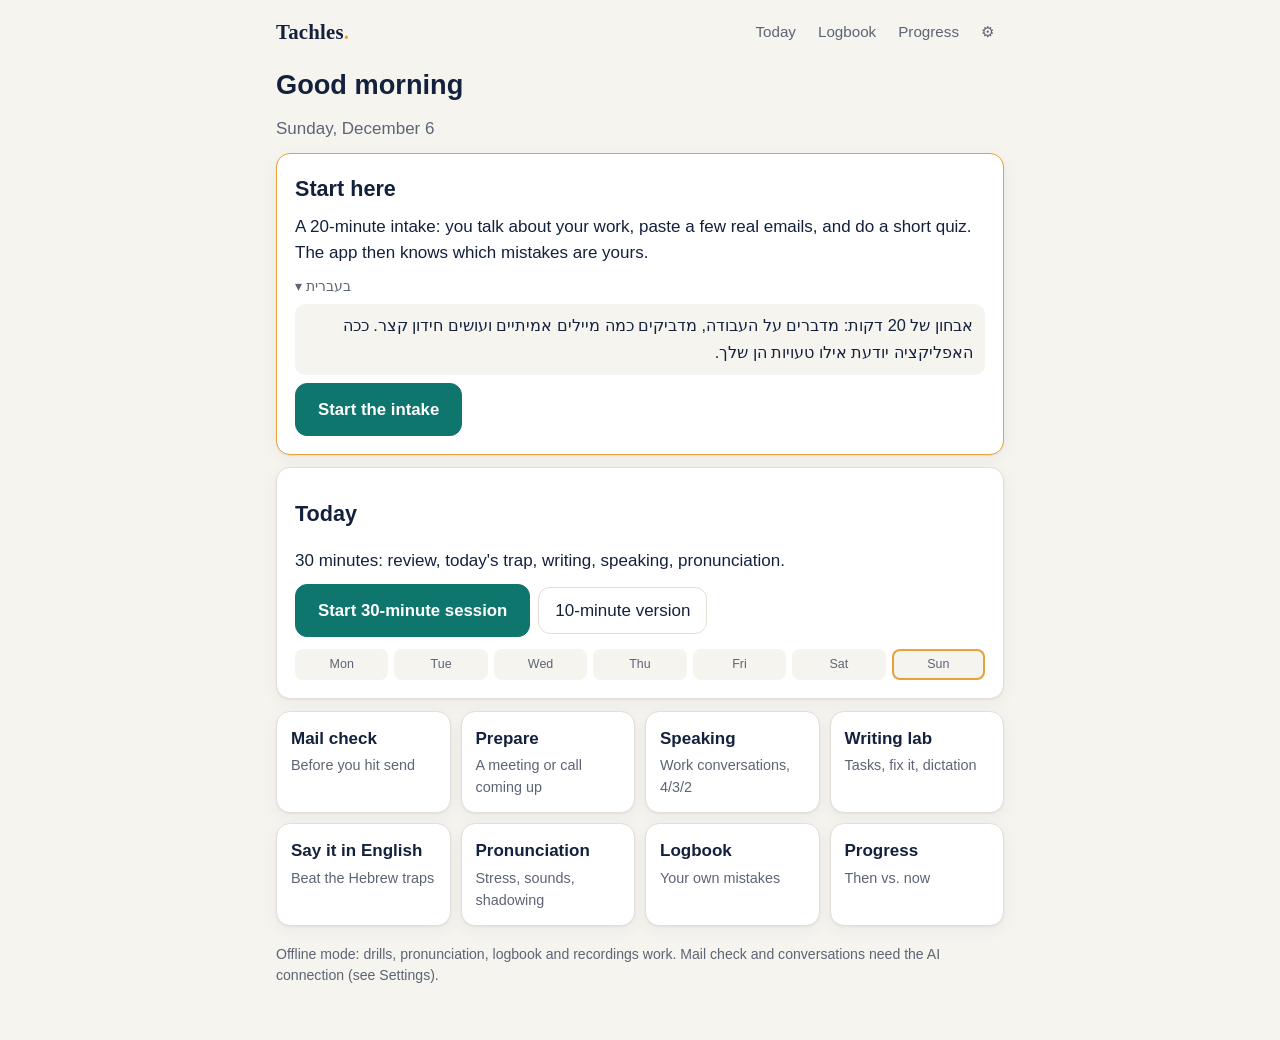
==== tachles/index.html @ c17b276a "Tachles toegevoegd (versie van 25 oktober) Co-Authored-By: Claude Opus 5.5 <noreply@anthropic.com> C" ====
<!doctype html>
<html lang="en">
<head>
<meta charset="UTF-8">
<meta name="viewport" content="width=device-width,initial-scale=1,viewport-fit=cover">
<meta name="theme-color" content="#14213d">
<meta name="description" content="Tachles: 30 minutes a day of work English for a Hebrew-speaking product leader. Your own mistakes, your own emails, your own voice.">
<title>Tachles</title>
<link rel="stylesheet" href="styles.css">
<link rel="manifest" href="manifest.webmanifest">
<link rel="icon" type="image/svg+xml" href="icons/icon.svg">
<link rel="apple-touch-icon" href="icons/icon-180.png">
<meta name="apple-mobile-web-app-capable" content="yes">
<meta name="apple-mobile-web-app-title" content="Tachles">
</head>
<body>
<div id="app"><p class="loading">Loading…</p></div>
<div id="toast" role="status" aria-live="polite"></div>
<script src="js/content.js"></script>
<script src="js/engine.js"></script>
<script src="js/prompts.js"></script>
<script src="js/store.js"></script>
<script src="js/io.js"></script>
<script src="js/ui.js"></script>
<script src="js/tools.js"></script>
<script src="js/talk.js"></script>
<script src="js/main.js"></script>
<script>T.boot();</script>
</body>
</html>
---- tachles/styles.css ----
:root {
  --bg: #f6f4ef; --card: #ffffff; --ink: #14213d; --muted: #5d6474; --line: #e3dfd6;
  --accent: #0f766e; --accent-ink: #ffffff; --warm: #e9a23b; --ok: #1d7a46; --ok-bg: #e7f4ec; --no: #b4462f; --no-bg: #fbece8;
  --ins: #d9f0e1; --del: #f8dcd5; --shadow: 0 1px 2px rgba(20,33,61,.06), 0 4px 16px rgba(20,33,61,.05);
  --r: 14px; --font: -apple-system, BlinkMacSystemFont, "Segoe UI", Roboto, "Helvetica Neue", Arial, "Noto Sans Hebrew", sans-serif;
}
@media (prefers-color-scheme: dark) {
  :root { --bg: #11161f; --card: #1a2130; --ink: #eef0f4; --muted: #a3abbb; --line: #2c3547; --accent: #2bb3a5; --accent-ink: #08201d;
    --ok: #5fd08e; --ok-bg: #173323; --no: #f08c74; --no-bg: #3a201a; --ins: #1f4b31; --del: #5a2a22; --shadow: none; }
}
* { box-sizing: border-box; }
html { -webkit-text-size-adjust: 100%; }
body { margin: 0; background: var(--bg); color: var(--ink); font: 17px/1.5 var(--font); overflow-wrap: anywhere; }
#app { max-width: 760px; margin: 0 auto; padding: 0 16px calc(48px + env(safe-area-inset-bottom)); }
.loading { padding: 40px 0; color: var(--muted); }
h1, h2, h3, h4 { line-height: 1.25; margin: .2em 0 .5em; }
h1 { font-size: 1.7rem; } h2 { font-size: 1.35rem; } h3 { font-size: 1.12rem; } h4 { font-size: 1rem; }
p { margin: .4em 0; }
a { color: var(--accent); }
.muted { color: var(--muted); } .small { font-size: .88rem; }

/* nav */
nav.top { display: flex; align-items: center; justify-content: space-between; gap: 8px; padding: 12px 0 8px; position: sticky; top: 0; background: var(--bg); z-index: 5; }
.brand { font-family: Georgia, "Times New Roman", serif; font-weight: 700; font-size: 1.3rem; color: var(--ink); text-decoration: none; letter-spacing: .01em; }
.brand::after { content: "."; color: var(--warm); }
nav.top .links { display: flex; gap: 2px; flex-wrap: wrap; justify-content: flex-end; }
nav.top .links a { color: var(--muted); text-decoration: none; padding: 8px 10px; border-radius: 10px; font-size: .95rem; min-height: 40px; display: inline-flex; align-items: center; }
nav.top .links a.on { color: var(--ink); background: var(--card); box-shadow: var(--shadow); }
.back { display: inline-block; color: var(--muted); text-decoration: none; margin: 4px 0 8px; font-size: .95rem; }
.hello { margin: 8px 0 4px; }

/* cards */
.card { background: var(--card); border: 1px solid var(--line); border-radius: var(--r); padding: 18px; margin: 12px 0; box-shadow: var(--shadow); }
.card.hero { border-color: var(--warm); }
.card.note { border-left: 4px solid var(--warm); }
.card.done { text-align: center; }
.tag { text-transform: uppercase; letter-spacing: .06em; font-size: .74rem; color: var(--muted); font-weight: 600; margin: 0 0 6px; }
.pill { display: inline-block; font-size: .78rem; padding: 2px 9px; border-radius: 99px; background: var(--line); color: var(--ink); margin-left: 6px; vertical-align: middle; }
.pill.ok { background: var(--ok-bg); color: var(--ok); }

/* buttons */
.btn { font: inherit; border: 1px solid var(--line); background: var(--card); color: var(--ink); border-radius: 12px; padding: 10px 16px; min-height: 44px; cursor: pointer; display: inline-flex; align-items: center; justify-content: center; gap: 6px; text-align: center; max-width: 100%; }
.btn:hover { border-color: var(--muted); }
.btn:focus-visible, a:focus-visible, textarea:focus-visible, select:focus-visible, input:focus-visible, summary:focus-visible { outline: 3px solid var(--warm); outline-offset: 2px; }
.btn.primary { background: var(--accent); color: var(--accent-ink); border-color: var(--accent); font-weight: 600; }
.btn.ghost { background: transparent; }
.btn.big { padding: 13px 22px; font-size: 1.05rem; }
.btn.small { min-height: 34px; padding: 4px 10px; font-size: .88rem; }
.btn.link { border: 0; background: none; color: var(--muted); text-decoration: underline; padding: 0 4px; min-height: 0; }
.btn.danger { color: var(--no); }
.btn:disabled { opacity: .55; cursor: default; }
.btn.rec, .btn.on { background: var(--no); border-color: var(--no); color: #fff; }
.row { display: flex; gap: 8px; align-items: center; margin: 10px 0; flex-wrap: wrap; }
.row.between { justify-content: space-between; } .row.center { justify-content: center; } .row.wrap { flex-wrap: wrap; }
.stack { display: grid; gap: 8px; margin: 10px 0; }

/* forms */
textarea, input[type=text], input[type=password], select { font: inherit; color: var(--ink); background: var(--bg); border: 1px solid var(--line); border-radius: 12px; padding: 10px 12px; width: 100%; }
select { width: auto; min-height: 44px; }
textarea.answer { resize: vertical; min-height: 64px; margin: 8px 0; }
textarea.tall { min-height: 180px; }
label { display: block; margin: 10px 0; }
.form label > select, .form label > input { display: block; margin-top: 4px; width: 100%; }
label.check { display: flex; gap: 8px; align-items: flex-start; }
label.check input { margin-top: 5px; width: 18px; height: 18px; flex: none; }
input[type=range] { width: 100%; }

/* grid tiles */
.grid { display: grid; grid-template-columns: repeat(auto-fill, minmax(min(100%, 210px), 1fr)); gap: 10px; margin: 12px 0; }
.tile { display: flex; flex-direction: column; gap: 4px; background: var(--card); border: 1px solid var(--line); border-radius: var(--r); padding: 14px; text-decoration: none; color: var(--ink); box-shadow: var(--shadow); min-height: 84px; }
.tile span { color: var(--muted); font-size: .9rem; }
.tile.accent { border-color: var(--accent); }
.tile:hover { border-color: var(--muted); }

/* today */
.week { display: flex; gap: 6px; margin-top: 12px; }
.week .day { flex: 1; text-align: center; font-size: .78rem; padding: 6px 0; border-radius: 8px; background: var(--bg); color: var(--muted); }
.week .day.on { background: var(--accent); color: var(--accent-ink); }
.week .day.now { box-shadow: inset 0 0 0 2px var(--warm); }
.scale { display: grid; grid-template-columns: repeat(5, 1fr); gap: 6px; margin: 8px 0; }
.btn.num { padding: 8px 0; }
.status { margin-top: 18px; }

/* drills */
.prompt .hebrew { font-size: 1.35rem; line-height: 1.6; margin: 4px 0; text-align: right; }
.prompt .wrongline { font-size: 1.12rem; padding: 8px 12px; background: var(--bg); border-radius: 10px; }
.counter { float: right; margin: 0; font-size: .85rem; }
.tagrow { margin: 0 0 4px; } .tagrow .tag { margin: 0; }
.grid.tools { grid-template-columns: repeat(auto-fill, minmax(min(100%, 160px), 1fr)); }
.feedback .hint { padding: 10px 12px; border-radius: 10px; background: var(--bg); margin: 8px 0; }
.result { padding: 12px 14px; border-radius: 12px; margin: 10px 0; }
.result.ok { background: var(--ok-bg); } .result.no { background: var(--no-bg); }
.result .verdict { font-weight: 600; }
.result .model { font-size: 1.08rem; }
.diff ins, .issues ins, .pair ins, .logcat ins { background: var(--ins); text-decoration: none; border-radius: 4px; padding: 0 3px; }
.diff del, .issues del, .pair del, .logcat del { background: var(--del); border-radius: 4px; padding: 0 3px; }
.explain .en { margin-top: 8px; }
details.he { margin: 8px 0; }
details.he summary { cursor: pointer; color: var(--muted); font-size: .85rem; list-style: none; display: inline-block; padding: 2px 0; }
details.he summary::-webkit-details-marker { display: none; }
details.he summary::before { content: "▸ "; } details.he[open] summary::before { content: "▾ "; }
details.he p { font-size: 1.02rem; line-height: 1.7; text-align: right; padding: 8px 12px; background: var(--bg); border-radius: 10px; margin: 4px 0 0; unicode-bidi: plaintext; }

/* speech */
.speech { margin: 12px 0; padding: 12px; border: 1px dashed var(--line); border-radius: 12px; }
.speech .time { font-variant-numeric: tabular-nums; font-size: 1.2rem; min-width: 4ch; }
.level { height: 6px; background: var(--bg); border-radius: 3px; overflow: hidden; margin: 8px 0; }
.level i { display: block; height: 100%; width: 0; background: var(--accent); transition: width .1s; }
.live { min-height: 1.5em; font-size: .95rem; }
audio.player { width: 100%; max-width: 360px; height: 40px; }
.quote { font-size: 1.12rem; font-weight: 600; margin: 10px 0; }
.shadowline { font-size: 1.2rem; line-height: 1.55; }

/* pronunciation */
.bigword { font-size: 1.8rem; font-weight: 700; text-align: center; margin: 8px 0; }
.sylls { display: flex; gap: 6px; justify-content: center; flex-wrap: wrap; margin: 12px 0; }
.btn.syl { min-width: 56px; font-size: 1.1rem; }
.btn.right { background: var(--ok-bg); border-color: var(--ok); color: var(--ok); }
.btn.wrongpick { background: var(--no-bg); border-color: var(--no); color: var(--no); }
.btn.choice { min-width: 110px; font-size: 1.05rem; }
.stack .btn.choice { justify-content: flex-start; }
.score .big { font-size: 1.8rem; }
.good { color: var(--ok); } .mid { color: var(--warm); } .low { color: var(--no); }
.score .words .w { font-weight: 600; }

/* tabs */
.tabs { display: flex; gap: 4px; overflow-x: auto; margin: 8px 0 4px; padding-bottom: 4px; scrollbar-width: none; }
.tabs a { white-space: nowrap; padding: 8px 12px; border-radius: 99px; text-decoration: none; color: var(--muted); border: 1px solid var(--line); font-size: .92rem; min-height: 40px; display: inline-flex; align-items: center; }
.tabs a.on { background: var(--ink); color: var(--bg); border-color: var(--ink); }

/* mail check */
.issues { padding-left: 1.2em; } .issues li { margin: 10px 0; padding-bottom: 6px; border-bottom: 1px solid var(--line); }
.issues li.found { opacity: .85; }
.natural { margin-top: 14px; padding: 12px; background: var(--bg); border-radius: 12px; }
.pre { white-space: pre-wrap; }
.tone { margin: 12px 0; padding: 10px 12px; border-left: 3px solid var(--warm); background: var(--bg); border-radius: 0 10px 10px 0; }
.checklist { margin: 12px 0; padding: 12px 14px; background: var(--card); border: 1px solid var(--line); border-radius: var(--r); }
.checklist summary { font-weight: 600; cursor: pointer; }
.checklist ol { margin: 8px 0 0; padding-left: 1.3em; } .checklist li { margin: 6px 0; }

/* talk */
.chat { display: flex; flex-direction: column; gap: 8px; margin: 12px 0; }
.msg { max-width: 88%; padding: 10px 14px; border-radius: 16px; display: flex; gap: 6px; align-items: flex-start; }
.msg p { margin: 0; flex: 1; }
.msg.them { background: var(--card); border: 1px solid var(--line); align-self: flex-start; border-bottom-left-radius: 4px; }
.msg.me { background: var(--accent); color: var(--accent-ink); align-self: flex-end; border-bottom-right-radius: 4px; }
.dock { margin: 8px 0; }
details.typed summary { color: var(--muted); cursor: pointer; font-size: .9rem; }
.sentences li { margin: 10px 0; }

/* session */
.sessionbar { position: sticky; top: 56px; z-index: 4; background: var(--bg); padding: 6px 0; }
.sessionbar .row { margin: 4px 0; }
.clock { font-variant-numeric: tabular-nums; font-weight: 600; margin-left: auto; }
.clock.over { color: var(--no); }
.steps { display: flex; gap: 4px; } .steps i { flex: 1; height: 5px; border-radius: 3px; background: var(--line); }
.steps i.done { background: var(--accent); } .steps i.now { background: var(--warm); }
.blockintro { margin: 10px 0 0; }
.pair p { margin: 4px 0; font-size: 1.05rem; }

/* tables, stats, charts */
table.mini { border-collapse: collapse; width: 100%; margin: 8px 0; font-size: .95rem; }
table.mini th, table.mini td { text-align: left; padding: 6px 8px; border-bottom: 1px solid var(--line); }
td.up { color: var(--ok); font-weight: 700; } td.down { color: var(--no); font-weight: 700; }
.stats { display: grid; grid-template-columns: repeat(3, 1fr); gap: 8px; margin: 12px 0; }
.stat { background: var(--card); border: 1px solid var(--line); border-radius: var(--r); padding: 12px; text-align: center; }
.stat b { display: block; font-size: 1.5rem; } .stat span { color: var(--muted); font-size: .85rem; }
.logcat { background: var(--card); border: 1px solid var(--line); border-radius: var(--r); padding: 10px 14px; margin: 8px 0; }
.logcat summary { cursor: pointer; font-weight: 600; min-height: 32px; }
.logcat ul { list-style: none; padding: 0; } .logcat li { padding: 8px 0; border-top: 1px solid var(--line); }
.chartwrap { margin: 8px 0; }
.chart { width: 100%; height: auto; display: block; }
.chart .grid { stroke: var(--line); stroke-width: 1; }
.chart .axis { fill: var(--muted); font-size: 13px; font-family: var(--font); }
.chart .line { fill: none; stroke-width: 2.5; }
.chart .s0 { stroke: var(--accent); fill: var(--accent); } .chart .line.s0 { fill: none; }
.chart .s1 { stroke: var(--warm); fill: var(--warm); } .chart .line.s1 { fill: none; }
.chartwrap figcaption { color: var(--muted); font-size: .85rem; }
.legend { display: flex; gap: 14px; font-size: .85rem; color: var(--muted); }
.legend .key::before { content: ""; display: inline-block; width: 12px; height: 3px; margin-right: 5px; vertical-align: middle; }
.legend .key.s0::before { background: var(--accent); } .legend .key.s1::before { background: var(--warm); }
.heat { display: grid; grid-template-columns: repeat(7, 1fr); gap: 4px; max-width: 230px; margin: 8px 0; }
.heat i { aspect-ratio: 1; border-radius: 4px; background: var(--line); }
.heat i.on { background: var(--accent); } .heat i.future { opacity: .3; }
.bars .bar { display: grid; grid-template-columns: minmax(0, 11em) 1fr 3.2em; gap: 8px; align-items: center; margin: 6px 0; font-size: .92rem; }
.bars .bar i { height: 10px; background: var(--warm); border-radius: 5px; display: block; }
.bars .bar b { text-align: right; font-variant-numeric: tabular-nums; }
.recrow { margin: 10px 0; }
.reclist { list-style: none; padding: 0; } .reclist li { padding: 8px 0; border-top: 1px solid var(--line); }
.svc { padding-left: 1.1em; } .svc li { margin: 4px 0; color: var(--muted); } .svc li.on { color: var(--ok); }
.profile li { margin: 12px 0; }

/* toast */
#toast { position: fixed; left: 50%; bottom: calc(20px + env(safe-area-inset-bottom)); transform: translateX(-50%) translateY(20px); background: var(--ink); color: var(--bg); padding: 10px 16px; border-radius: 12px; opacity: 0; pointer-events: none; transition: .2s; max-width: calc(100% - 32px); z-index: 20; font-size: .95rem; }
#toast.show { opacity: 1; transform: translateX(-50%) translateY(0); }

@media (max-width: 420px) {
  body { font-size: 16px; }
  .card { padding: 14px; }
  nav.top .links a { padding: 8px 7px; font-size: .9rem; }
  .bars .bar { grid-template-columns: minmax(0, 8em) 1fr 3em; }
  .btn.choice { min-width: 0; flex: 1; }
}
@media (prefers-reduced-motion: reduce) { * { transition: none !important; } }
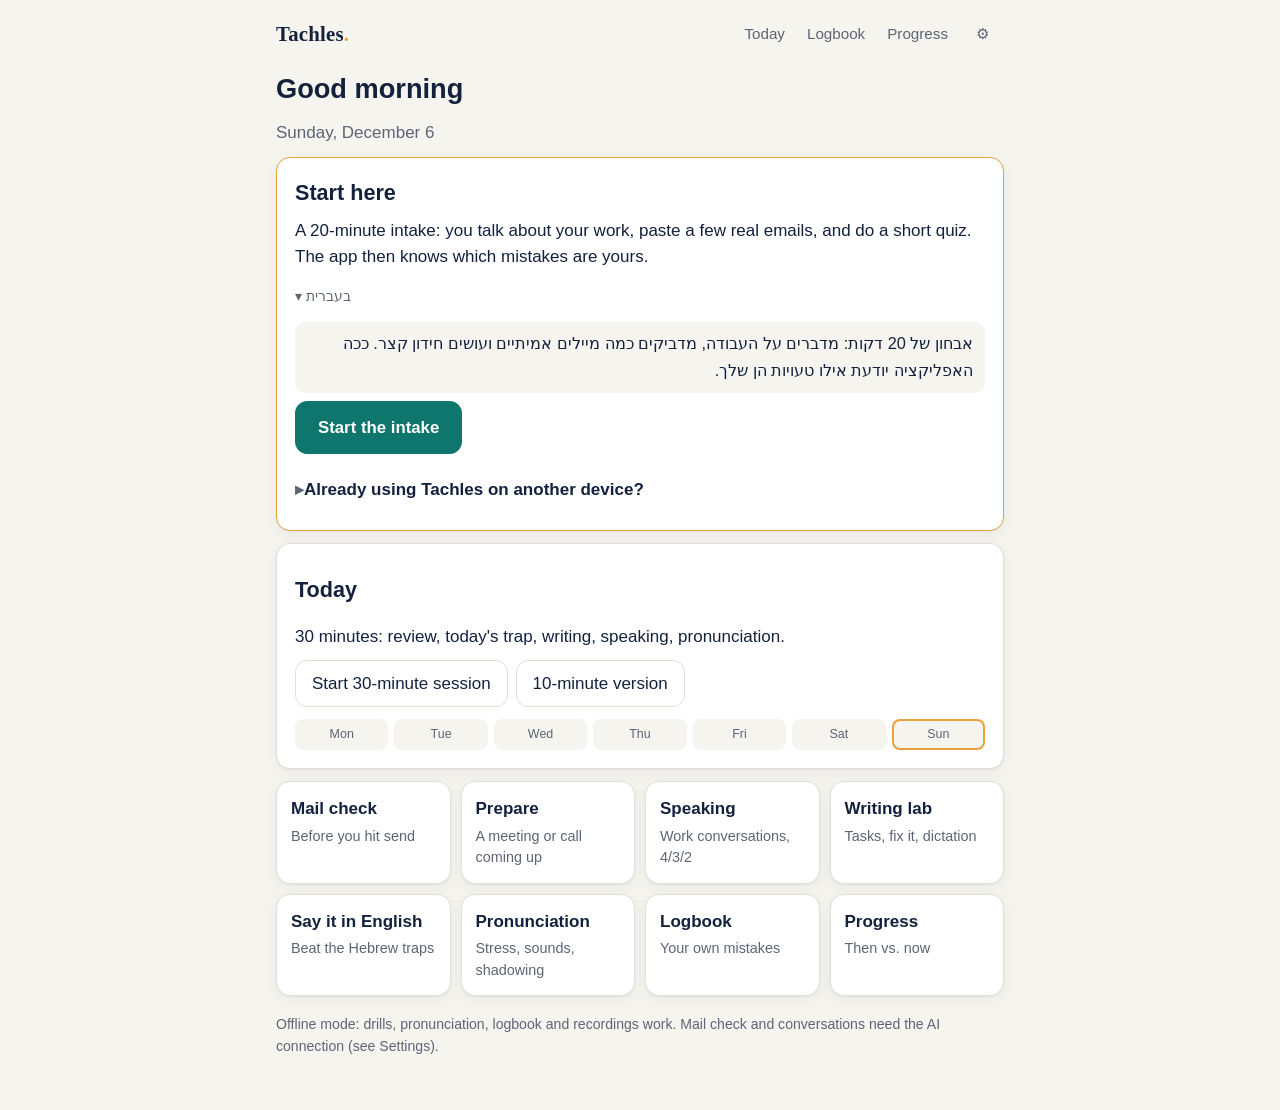
==== commit f929479d: "Tachles: sync tussen apparaten, gratis AI via Groq, UX-ronde - Voortgangscode per gebruiker (Netlify" ====
--- a/tachles/index.html
+++ b/tachles/index.html
@@ -24,6 +24,7 @@
 <script src="js/ui.js"></script>
 <script src="js/tools.js"></script>
 <script src="js/talk.js"></script>
+<script src="js/sync.js"></script>
 <script src="js/main.js"></script>
 <script>T.boot();</script>
 </body>
--- a/tachles/styles.css
+++ b/tachles/styles.css
@@ -202,3 +202,23 @@
   .btn.choice { min-width: 0; flex: 1; }
 }
 @media (prefers-reduced-motion: reduce) { * { transition: none !important; } }
+
+/* sync */
+.sync-code{font:800 26px/1 ui-monospace,Menlo,Consolas,monospace;letter-spacing:3px;display:inline-block;padding:12px 16px;border:1.5px dashed #9fb3d9;border-radius:12px;background:#f4f7fd;user-select:all;margin:6px 0}
+.sync-more{margin-top:14px}
+.sync-more summary{cursor:pointer;font-weight:700;min-height:44px;display:flex;align-items:center}
+.sync-more input{flex:1 1 180px;text-transform:uppercase;letter-spacing:2px;font-size:18px;padding:12px 14px;min-height:48px}
+
+/* UX round, Nov 2026 */
+.card.warn{border-color:#e7b65c;background:#fff9ec}
+.card.warn h3{margin-top:0}
+nav.top .links a{min-height:44px;min-width:44px;justify-content:center}
+nav.tabs a{min-height:44px;display:inline-flex;align-items:center}
+details>summary{min-height:40px;padding-top:8px;padding-bottom:8px}
+a.back{display:inline-flex;align-items:center;min-height:44px;padding:0 8px 0 0}
+details.he summary{padding:10px 0}
+.btn.small{min-height:44px}
+.sync-more summary::before{content:"▸ ";color:var(--muted)}
+.sync-more[open] summary::before{content:"▾ "}
+.sync-more summary::-webkit-details-marker{display:none}
+.sync-more summary{list-style:none}
